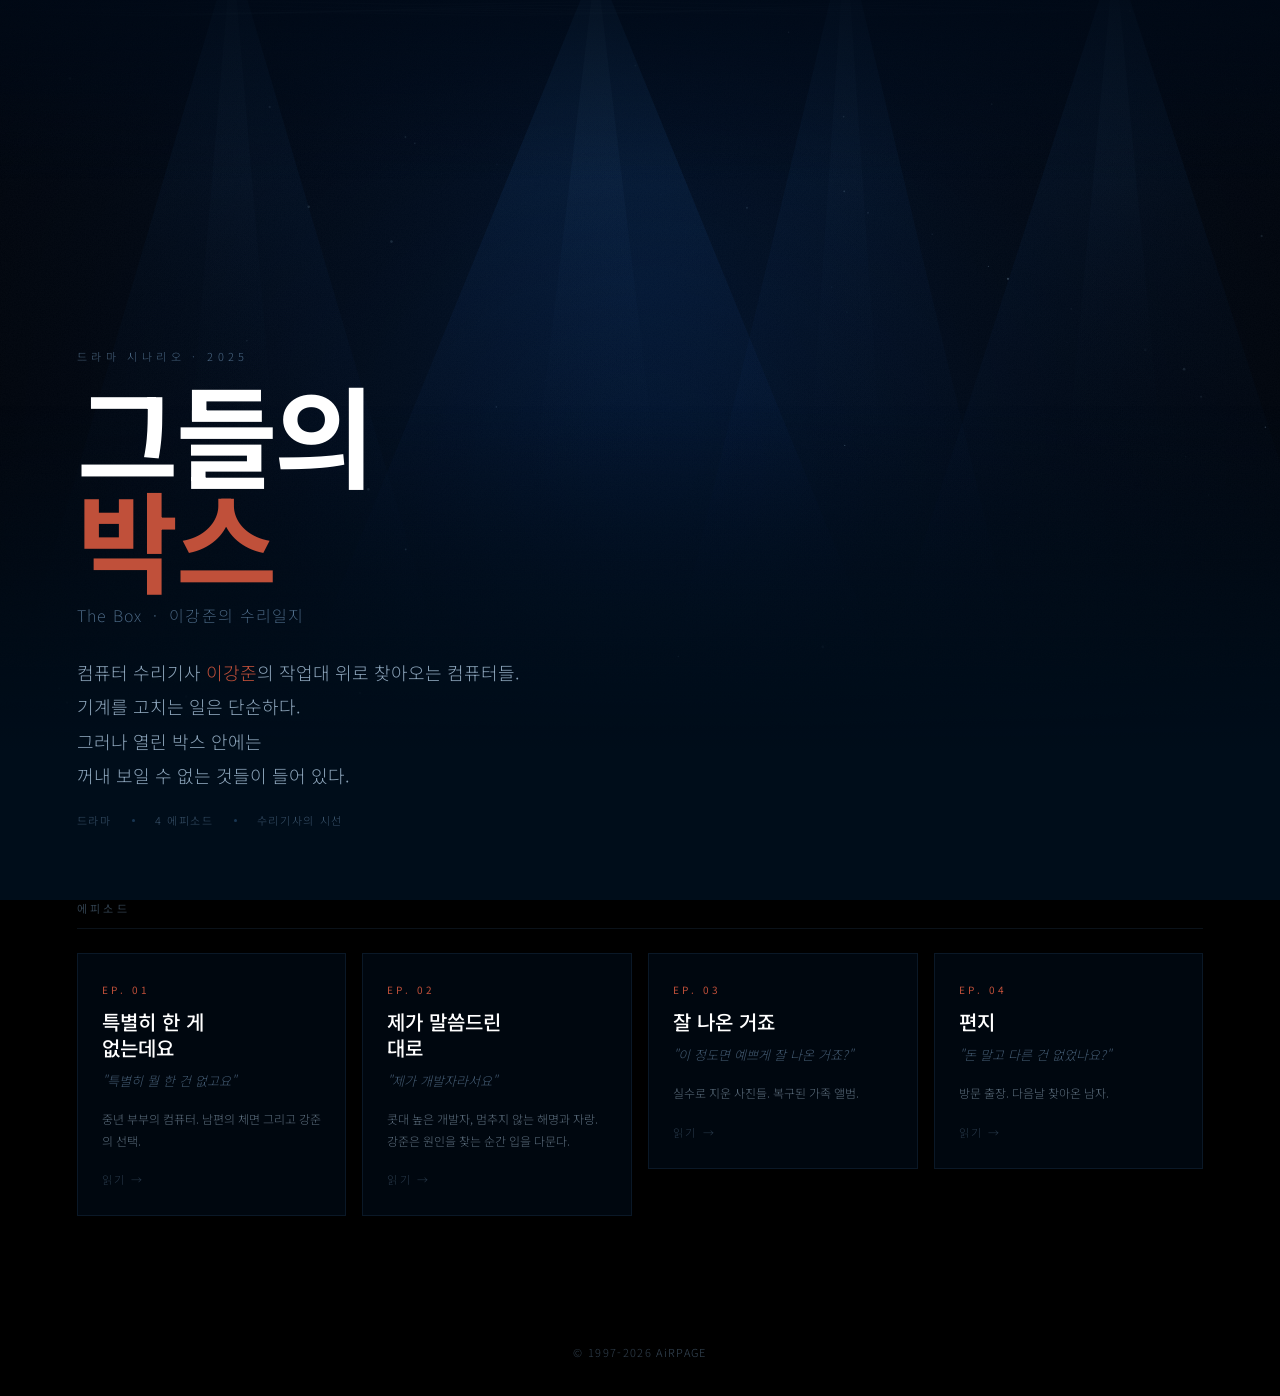
==== index.html @ 6021f9a4 "first commit" ====
<!DOCTYPE html>
<html lang="ko">
<head>
  <!-- Global site tag (gtag.js) - Google Analytics -->
  <script async src="https://www.googletagmanager.com/gtag/js?id=G-VN0SHYYDW1"></script>
  <script>
    window.dataLayer = window.dataLayer || [];
    function gtag(){dataLayer.push(arguments);}
    gtag('js', new Date());

    gtag('config', 'G-VN0SHYYDW1');
  </script>
<meta charset="UTF-8">
<meta name="viewport" content="width=device-width, initial-scale=1.0">
<title>그들의 박스</title>
<meta name="description" content="박스 안에는 꺼내 보일 수 없는 것들이 들어 있다.">
<meta name="keywords" content="그들의 박스, 드라마 시나리오, 이강준, 수리기사">
<meta name="author" content="그들의 박스">
<meta name="robots" content="index, follow">
<meta name="theme-color" content="#8b3a2a">
<link rel="canonical" href="index.html">

<!-- ── Open Graph ── -->
<meta property="og:type" content="video.episode">
<meta property="og:site_name" content="그들의 박스">
<meta property="og:title" content="그들의 박스 (The Box)">
<meta property="og:description" content="이강준의 수리 일지.">
<meta property="og:image" content="og-image.png">
<meta property="og:image:width" content="1200">
<meta property="og:image:height" content="630">
<meta property="og:image:alt" content="그들의 박스 — 드라마 시나리오">
<meta property="og:locale" content="ko_KR">
<meta property="og:url" content="https://airpage.org/book/thebox/index.html">

<!-- ── Twitter Card ── -->
<meta name="twitter:card" content="summary_large_image">
<meta name="twitter:title" content="그들의 박스 (The Box)">
<meta name="twitter:description" content="이강준의 수리 일지.">
<meta name="twitter:image" content="og-image.png">

<!-- ── Favicon ── -->
<link rel="icon" type="image/png" href="favicon-96x96.png" sizes="96x96" />
<link rel="icon" type="image/svg+xml" href="favicon.svg" />
<link rel="shortcut icon" href="favicon.ico" />
<link rel="apple-touch-icon" sizes="180x180" href="apple-touch-icon.png" />
<meta name="apple-mobile-web-app-title" content="thebox" />
<link rel="manifest" href="site.webmanifest" />
<link href="https://fonts.googleapis.com/css2?family=Noto+Sans+KR:wght@200;300;400;500;700&display=swap" rel="stylesheet">
<link rel="stylesheet" href="index_style.css">
</head>
<body>

<canvas id="bg-canvas"></canvas>
<div class="noise"></div>
<div class="fade-top"></div>
<div class="fade-bottom"></div>

<div class="content">
  <div class="series-label">드라마 시나리오 · 2025</div>
  <h1 class="main-title">그들의<br><span class="accent">박스</span></h1>
  <p class="subtitle">The Box &nbsp;·&nbsp; 이강준의 수리일지</p>
  <p class="description">
    컴퓨터 수리기사 <em>이강준</em>의 작업대 위로 찾아오는 컴퓨터들.<br>
    기계를 고치는 일은 단순하다.<br>
    그러나 열린 박스 안에는<br>
    꺼내 보일 수 없는 것들이 들어 있다.
  </p>
  <div class="meta">
    <span class="meta-item">드라마</span>
    <div class="meta-sep"></div>
    <span class="meta-item">4 에피소드</span>
    <div class="meta-sep"></div>
    <span class="meta-item">수리기사의 시선</span>
  </div>
</div>

<div class="episodes-section">
  <div class="episodes-label">에피소드</div>
  <div class="episodes-grid">

    <a class="ep-card" href="EP_01.html" target="_blank">
      <div class="ep-card-inner">
        <div class="ep-num">EP. 01</div>
        <div class="ep-title">특별히 한 게<br>없는데요</div>
        <div class="ep-subtitle">"특별히 뭘 한 건 없고요"</div>
        <div class="ep-desc">중년 부부의 컴퓨터. 남편의 체면 그리고 강준의 선택.</div>
        <span class="ep-arrow">읽기 →</span>
      </div>
    </a>

    <a class="ep-card" href="EP_02.html" target="_blank">
      <div class="ep-card-inner">
        <div class="ep-num">EP. 02</div>
        <div class="ep-title">제가 말씀드린<br>대로</div>
        <div class="ep-subtitle">"제가 개발자라서요"</div>
        <div class="ep-desc">콧대 높은 개발자, 멈추지 않는 해명과 자랑. 강준은 원인을 찾는 순간 입을 다문다.</div>
        <span class="ep-arrow">읽기 →</span>
      </div>
    </a>

    <a class="ep-card" href="EP_03.html" target="_blank">
      <div class="ep-card-inner">
        <div class="ep-num">EP. 03</div>
        <div class="ep-title">잘 나온 거죠</div>
        <div class="ep-subtitle">"이 정도면 예쁘게 잘 나온 거죠?"</div>
        <div class="ep-desc">실수로 지운 사진들. 복구된 가족 앨범.</div>
        <span class="ep-arrow">읽기 →</span>
      </div>
    </a>

    <a class="ep-card" href="EP_04.html" target="_blank">
      <div class="ep-card-inner">
        <div class="ep-num">EP. 04</div>
        <div class="ep-title">편지</div>
        <div class="ep-subtitle">"돈 말고 다른 건 없었나요?"</div>
        <div class="ep-desc">방문 출장. 다음날 찾아온 남자.</div>
        <span class="ep-arrow">읽기 →</span>
      </div>
    </a>

  </div>
</div>

<p class="site-copyright">© 1997-2026 <a href="https://airpage.org" target="_blank">AiRPAGE</a></p>

<script>
  const canvas = document.getElementById('bg-canvas');
  const ctx = canvas.getContext('2d');

  let W, H, time = 0;
  let particles = [];
  let lightRays = [];

  function resize() {
    W = canvas.width = window.innerWidth;
    H = canvas.height = window.innerHeight;
  }

  // ── 물 속 부유 입자 ──
  class Mote {
    constructor() { this.reset(true); }
    reset(init = false) {
      this.x = Math.random() * W;
      this.y = init ? Math.random() * H : H + 8;
      this.size = Math.random() * 1.2 + 0.2;
      this.vy = -(Math.random() * 0.2 + 0.04);
      this.vx = (Math.random() - 0.5) * 0.08;
      this.wobble = Math.random() * Math.PI * 2;
      this.wobbleSpeed = Math.random() * 0.012 + 0.004;
      this.opacity = 0;
      this.maxOpacity = Math.random() * 0.4 + 0.05;
      this.life = 0;
      this.maxLife = Math.random() * 700 + 500;
    }
    update() {
      this.wobble += this.wobbleSpeed;
      this.x += this.vx + Math.sin(this.wobble) * 0.15;
      this.y += this.vy;
      this.life++;
      const p = this.life / this.maxLife;
      if (p < 0.12) this.opacity = (p / 0.12) * this.maxOpacity;
      else if (p > 0.78) this.opacity = ((1 - p) / 0.22) * this.maxOpacity;
      else this.opacity = this.maxOpacity;
      if (this.life > this.maxLife || this.y < -10) this.reset();
    }
    draw() {
      ctx.save();
      ctx.globalAlpha = this.opacity;
      ctx.fillStyle = `rgba(180,220,255,1)`;
      ctx.beginPath();
      ctx.arc(this.x, this.y, this.size, 0, Math.PI * 2);
      ctx.fill();
      ctx.restore();
    }
  }

  // ── 빛 굴절 반짝임 (코스틱) ──
  class Caustic {
    constructor() { this.reset(true); }
    reset(init = false) {
      this.x = Math.random() * W;
      this.y = init ? Math.random() * H * 0.6 : -20;
      this.r = Math.random() * 60 + 20;
      this.vx = (Math.random() - 0.5) * 0.3;
      this.vy = Math.random() * 0.4 + 0.1;
      this.opacity = 0;
      this.maxOpacity = Math.random() * 0.07 + 0.02;
      this.life = 0;
      this.maxLife = Math.random() * 500 + 300;
    }
    update() {
      this.x += this.vx;
      this.y += this.vy;
      this.r += 0.04;
      this.life++;
      const p = this.life / this.maxLife;
      if (p < 0.2) this.opacity = (p / 0.2) * this.maxOpacity;
      else if (p > 0.65) this.opacity = ((1 - p) / 0.35) * this.maxOpacity;
      else this.opacity = this.maxOpacity;
      if (this.life > this.maxLife || this.y > H + 20) this.reset();
    }
    draw() {
      const grd = ctx.createRadialGradient(this.x, this.y, 0, this.x, this.y, this.r);
      grd.addColorStop(0,   `rgba(80,180,255,${this.opacity * 1.8})`);
      grd.addColorStop(0.4, `rgba(40,120,220,${this.opacity})`);
      grd.addColorStop(1,   'rgba(0,40,100,0)');
      ctx.save();
      ctx.fillStyle = grd;
      ctx.beginPath();
      ctx.arc(this.x, this.y, this.r, 0, Math.PI * 2);
      ctx.fill();
      ctx.restore();
    }
  }

  // ── 빛 기둥 정의 ──
  function initLightRays() {
    lightRays = [
      { baseX: 0.18, spread: 0.22, phase: 0.0,  speed: 0.00028, bright: 0.10 },
      { baseX: 0.40, spread: 0.30, phase: 1.2,  speed: 0.00022, bright: 0.16 },
      { baseX: 0.62, spread: 0.18, phase: 2.5,  speed: 0.00035, bright: 0.09 },
      { baseX: 0.82, spread: 0.24, phase: 0.8,  speed: 0.00020, bright: 0.12 },
    ];
  }

  // ── 배경 그라디언트 (깊은 물) ──
  function drawBackground() {
    const t = time * 0.00035;
    const cx = W * (0.5 + Math.sin(t) * 0.06);
    const cy = H * (0.28 + Math.cos(t * 0.6) * 0.04);

    // 심해 기본색
    const base = ctx.createRadialGradient(cx, cy, 0, W * 0.5, H * 0.5, Math.max(W, H) * 1.1);
    base.addColorStop(0,   'rgba(2,20,45,1)');
    base.addColorStop(0.3, 'rgba(1,12,28,1)');
    base.addColorStop(0.65,'rgba(0,7,18,1)');
    base.addColorStop(1,   'rgba(0,3,10,1)');
    ctx.fillStyle = base;
    ctx.fillRect(0, 0, W, H);

    // 수면 방향 은은한 청색 광
    const surfaceGlow = ctx.createLinearGradient(0, 0, 0, H * 0.55);
    surfaceGlow.addColorStop(0,   'rgba(10,60,140,0.18)');
    surfaceGlow.addColorStop(0.4, 'rgba(5,30,80,0.06)');
    surfaceGlow.addColorStop(1,   'rgba(0,0,0,0)');
    ctx.fillStyle = surfaceGlow;
    ctx.fillRect(0, 0, W, H);
  }

  // ── 빛 기둥 렌더 ──
  function drawLightRays() {
    for (const ray of lightRays) {
      const t = time * ray.speed + ray.phase;
      const sway = Math.sin(t) * 0.07;
      const cx = W * (ray.baseX + sway);
      const halfTop  = W * 0.012;
      const halfBot  = W * ray.spread;

      const grd = ctx.createLinearGradient(0, 0, 0, H * 0.85);
      grd.addColorStop(0,    `rgba(60,160,255,${ray.bright})`);
      grd.addColorStop(0.35, `rgba(30,100,200,${ray.bright * 0.55})`);
      grd.addColorStop(0.7,  `rgba(10,50,140,${ray.bright * 0.2})`);
      grd.addColorStop(1,    'rgba(0,20,60,0)');

      ctx.save();
      ctx.fillStyle = grd;
      ctx.beginPath();
      ctx.moveTo(cx - halfTop, 0);
      ctx.lineTo(cx + halfTop, 0);
      ctx.lineTo(cx + halfBot, H);
      ctx.lineTo(cx - halfBot, H);
      ctx.closePath();
      ctx.fill();
      ctx.restore();

      // 기둥 중심 밝은 선
      const coreBright = ray.bright * 0.55;
      const coreGrd = ctx.createLinearGradient(0, 0, 0, H * 0.6);
      coreGrd.addColorStop(0,   `rgba(140,210,255,${coreBright})`);
      coreGrd.addColorStop(0.4, `rgba(80,160,255,${coreBright * 0.4})`);
      coreGrd.addColorStop(1,   'rgba(0,0,0,0)');

      ctx.save();
      ctx.fillStyle = coreGrd;
      ctx.beginPath();
      ctx.moveTo(cx - halfTop * 0.3, 0);
      ctx.lineTo(cx + halfTop * 0.3, 0);
      ctx.lineTo(cx + halfBot * 0.18, H * 0.6);
      ctx.lineTo(cx - halfBot * 0.18, H * 0.6);
      ctx.closePath();
      ctx.fill();
      ctx.restore();
    }
  }

  // ── 수면 물결 반사 (최상단) ──
  function drawSurface() {
    const t = time * 0.0008;
    ctx.save();
    ctx.globalAlpha = 0.12;
    for (let i = 0; i < 6; i++) {
      const y = 3 + i * 2.5 + Math.sin(t + i * 0.9) * 1.5;
      const grd = ctx.createLinearGradient(0, 0, W, 0);
      grd.addColorStop(0,   'rgba(100,200,255,0)');
      grd.addColorStop(0.3 + Math.sin(t * 0.7 + i) * 0.15, 'rgba(160,230,255,0.8)');
      grd.addColorStop(1,   'rgba(100,200,255,0)');
      ctx.strokeStyle = grd;
      ctx.lineWidth = 0.6;
      ctx.beginPath();
      ctx.moveTo(0, y);
      for (let x = 0; x <= W; x += 6) {
        ctx.lineTo(x, y + Math.sin(x * 0.018 + t * 2 + i) * 1.2);
      }
      ctx.stroke();
    }
    ctx.restore();
  }

  // ── 비네트 ──
  function drawVignette() {
    const vgrd = ctx.createRadialGradient(W / 2, H / 2, H * 0.05, W / 2, H / 2, Math.max(W, H) * 0.88);
    vgrd.addColorStop(0, 'rgba(0,0,0,0)');
    vgrd.addColorStop(1, 'rgba(0,0,0,0.75)');
    ctx.fillStyle = vgrd;
    ctx.fillRect(0, 0, W, H);
  }

  function init() {
    resize();
    initLightRays();
    particles = [];
    for (let i = 0; i < 100; i++) particles.push(new Mote());
    for (let i = 0; i < 18; i++) particles.push(new Caustic());
  }

  function animate() {
    requestAnimationFrame(animate);
    time++;
    drawBackground();
    drawLightRays();
    drawSurface();
    for (const p of particles) { p.update(); p.draw(); }
    drawVignette();
  }

  window.addEventListener('resize', resize);
  init();
  animate();
</script>
</body>
</html>
---- index_style.css ----
:root {
    --ink: #0a0806;
    --rust: #8b3a2a;
    --rust-bright: #c0503a;
    --light-dust: #c8bfad;
  }

  * { margin: 0; padding: 0; box-sizing: border-box; }

  html, body {
    width: 100%;
    min-height: 100vh;
    overflow-x: hidden;
  }

  body {
    background: #000;
    color: #fff;
    font-family: 'Noto Sans KR', sans-serif;
    cursor: default;
  }

  /* ── CANVAS 배경 ── */
  #bg-canvas {
    position: fixed;
    inset: 0;
    width: 100%;
    height: 100%;
    z-index: 0;
  }

  /* ── 노이즈 오버레이 ── */
  .noise {
    position: fixed;
    inset: 0;
    z-index: 1;
    pointer-events: none;
    background-image: url("data:image/svg+xml,%3Csvg xmlns='http://www.w3.org/2000/svg' width='300' height='300'%3E%3Cfilter id='n'%3E%3CfeTurbulence type='fractalNoise' baseFrequency='0.75' numOctaves='4' stitchTiles='stitch'/%3E%3CfeColorMatrix type='saturate' values='0'/%3E%3C/filter%3E%3Crect width='300' height='300' filter='url(%23n)' opacity='0.07'/%3E%3C/svg%3E");
    opacity: 0.45;
  }

  /* ── 하단·상단 그라디언트 페이드 ── */
  .fade-bottom {
    position: fixed;
    bottom: 0;
    left: 0;
    right: 0;
    height: 55vh;
    background: linear-gradient(to top, #000d1a 30%, transparent);
    z-index: 2;
    pointer-events: none;
  }

  .fade-top {
    position: fixed;
    top: 0;
    left: 0;
    right: 0;
    height: 20vh;
    background: linear-gradient(to bottom, rgba(0,8,20,0.7) 0%, transparent);
    z-index: 2;
    pointer-events: none;
  }

  /* ── 메인 컨텐츠 ── */
  .content {
    position: relative;
    z-index: 10;
    min-height: 100vh;
    display: flex;
    flex-direction: column;
    justify-content: flex-end;
    padding: 0 6vw 8vh;
  }

  .series-label {
    font-size: 11px;
    font-weight: 300;
    letter-spacing: 0.4em;
    color: rgba(160,210,255,0.45);
    text-transform: uppercase;
    margin-bottom: 16px;
    opacity: 0;
    animation: fadeUp 1s ease 0.5s forwards;
  }

  .main-title {
    font-family: 'Noto Sans KR', sans-serif;
    font-size: clamp(52px, 9vw, 110px);
    font-weight: 700;
    line-height: 0.95;
    letter-spacing: -0.02em;
    color: #fff;
    opacity: 0;
    animation: fadeUp 1s ease 0.7s forwards;
  }

  .main-title .accent {
    color: var(--rust-bright);
    display: inline-block;
  }

  .subtitle {
    font-size: clamp(13px, 1.4vw, 16px);
    font-weight: 200;
    letter-spacing: 0.08em;
    color: rgba(160,210,255,0.5);
    margin-top: 14px;
    opacity: 0;
    animation: fadeUp 1s ease 0.9s forwards;
  }

  .description {
    font-family: 'Noto Sans KR', sans-serif;
    font-size: clamp(14px, 1.5vw, 18px);
    font-weight: 300;
    line-height: 1.9;
    color: rgba(200,230,255,0.7);
    max-width: 540px;
    margin-top: 28px;
    opacity: 0;
    animation: fadeUp 1s ease 1.1s forwards;
  }

  .description em {
    font-style: normal;
    color: var(--rust-bright);
  }

  .meta {
    display: flex;
    align-items: center;
    gap: 20px;
    margin-top: 20px;
    opacity: 0;
    animation: fadeUp 1s ease 1.3s forwards;
  }

  .meta-item {
    font-size: 11px;
    font-weight: 300;
    letter-spacing: 0.15em;
    color: rgba(160,210,255,0.35);
    text-transform: uppercase;
  }

  .meta-sep {
    width: 3px;
    height: 3px;
    border-radius: 50%;
    background: rgba(100,180,255,0.25);
  }

  /* ── 에피소드 섹션 ── */
  .episodes-section {
    position: relative;
    z-index: 10;
    padding: 0 6vw 12vh;
  }

  .episodes-label {
    font-size: 11px;
    font-weight: 400;
    letter-spacing: 0.3em;
    color: rgba(160,210,255,0.3);
    text-transform: uppercase;
    margin-bottom: 24px;
    padding-bottom: 12px;
    border-bottom: 1px solid rgba(100,180,255,0.1);
    opacity: 0;
    animation: fadeUp 0.8s ease 1.5s forwards;
  }

  .episodes-grid {
    display: grid;
    grid-template-columns: repeat(4, 1fr);
    gap: 16px;
  }

  .ep-card {
    position: relative;
    text-decoration: none;
    display: block;
    opacity: 0;
    transform: translateY(20px);
    animation: fadeUp 0.7s ease forwards;
    cursor: pointer;
  }

  .ep-card:nth-child(1) { animation-delay: 1.6s; }
  .ep-card:nth-child(2) { animation-delay: 1.75s; }
  .ep-card:nth-child(3) { animation-delay: 1.9s; }
  .ep-card:nth-child(4) { animation-delay: 2.05s; }

  .ep-card-inner {
    position: relative;
    border: 1px solid rgba(100,180,255,0.1);
    background: rgba(0,30,60,0.25);
    padding: 28px 24px 26px;
    transition: background 0.35s ease, border-color 0.35s ease, transform 0.35s ease;
    overflow: hidden;
  }

  .ep-card:hover .ep-card-inner {
    background: rgba(0,50,100,0.35);
    border-color: rgba(80,160,255,0.35);
    transform: translateY(-4px);
  }

  .ep-card-inner::before {
    content: '';
    position: absolute;
    top: 0; left: 0; right: 0;
    height: 2px;
    background: linear-gradient(90deg, rgba(60,140,255,0.8) 0%, transparent 100%);
    opacity: 0;
    transition: opacity 0.35s ease;
  }

  .ep-card:hover .ep-card-inner::before {
    opacity: 1;
  }

  .ep-num {
    font-size: 10px;
    font-weight: 400;
    letter-spacing: 0.3em;
    color: var(--rust-bright);
    margin-bottom: 12px;
  }

  .ep-title {
    font-family: 'Noto Sans KR', sans-serif;
    font-size: clamp(16px, 1.6vw, 20px);
    font-weight: 500;
    color: #fff;
    line-height: 1.3;
    margin-bottom: 10px;
  }

  .ep-subtitle {
    font-family: 'Noto Sans KR', sans-serif;
    font-size: 13px;
    font-weight: 300;
    color: rgba(160,210,255,0.4);
    margin-bottom: 18px;
    font-style: italic;
  }

  .ep-desc {
    font-size: 12px;
    font-weight: 300;
    color: rgba(200,230,255,0.45);
    line-height: 1.8;
  }

  .ep-arrow {
    display: inline-block;
    margin-top: 20px;
    font-size: 11px;
    font-weight: 300;
    letter-spacing: 0.2em;
    color: rgba(160,210,255,0.25);
    text-transform: uppercase;
    transition: color 0.3s ease, letter-spacing 0.3s ease;
  }

  .ep-card:hover .ep-arrow {
    color: rgba(100,180,255,0.9);
    letter-spacing: 0.3em;
  }

  /* ── 애니메이션 ── */
  @keyframes fadeUp {
    from { opacity: 0; transform: translateY(16px); }
    to   { opacity: 1; transform: translateY(0); }
  }

  /* ── 저작권 ── */
  .site-copyright {
    position: relative;
    z-index: 10;
    text-align: center;
    padding: 20px 0 36px;
    font-size: 11px;
    font-weight: 300;
    letter-spacing: 0.12em;
    color: rgba(160,210,255,0.3);
  }

  .site-copyright a {
    color: rgba(160,210,255,0.35);
    text-decoration: none;
    transition: color 0.2s ease;
  }

  .site-copyright a:hover {
    color: rgba(160,210,255,0.8);
  }

  /* ── 반응형 ── */
  @media (max-width: 900px) {
    .episodes-grid { grid-template-columns: repeat(2, 1fr); }
  }

  @media (max-width: 560px) {
    .episodes-grid { grid-template-columns: 1fr; }
    .content { padding: 0 6vw 6vh; }
  }
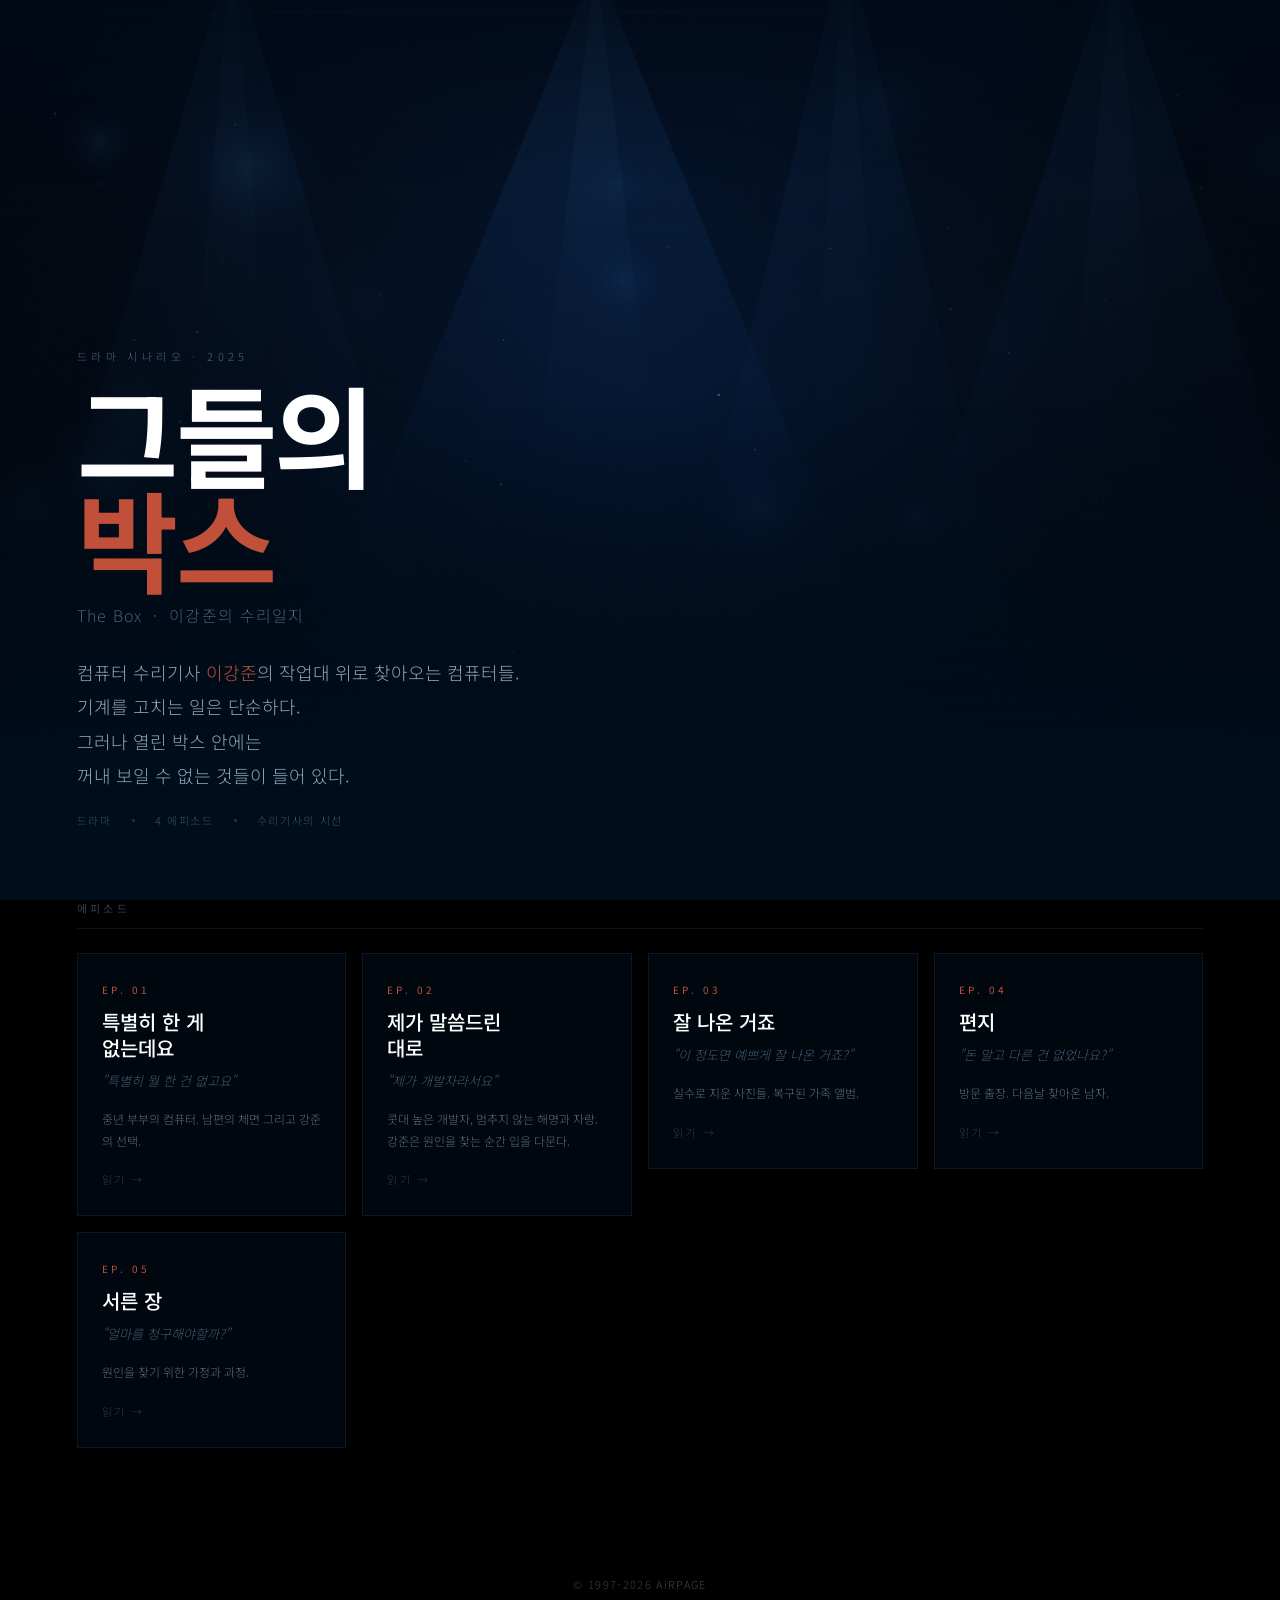
==== commit a4b3065c: "ep.05 추가" ====
--- a/index.html
+++ b/index.html
@@ -118,6 +118,17 @@
       </div>
     </a>
 
+    <a class="ep-card" href="EP_05.html" target="_blank">
+      <div class="ep-card-inner">
+        <div class="ep-num">EP. 05</div>
+        <div class="ep-title">서른 장</div>
+        <div class="ep-subtitle">"얼마를 청구해야할까?"</div>
+        <div class="ep-desc">원인을 찾기 위한 가정과 과정.</div>
+        <span class="ep-arrow">읽기 →</span>
+      </div>
+    </a>
+
+
   </div>
 </div>
 
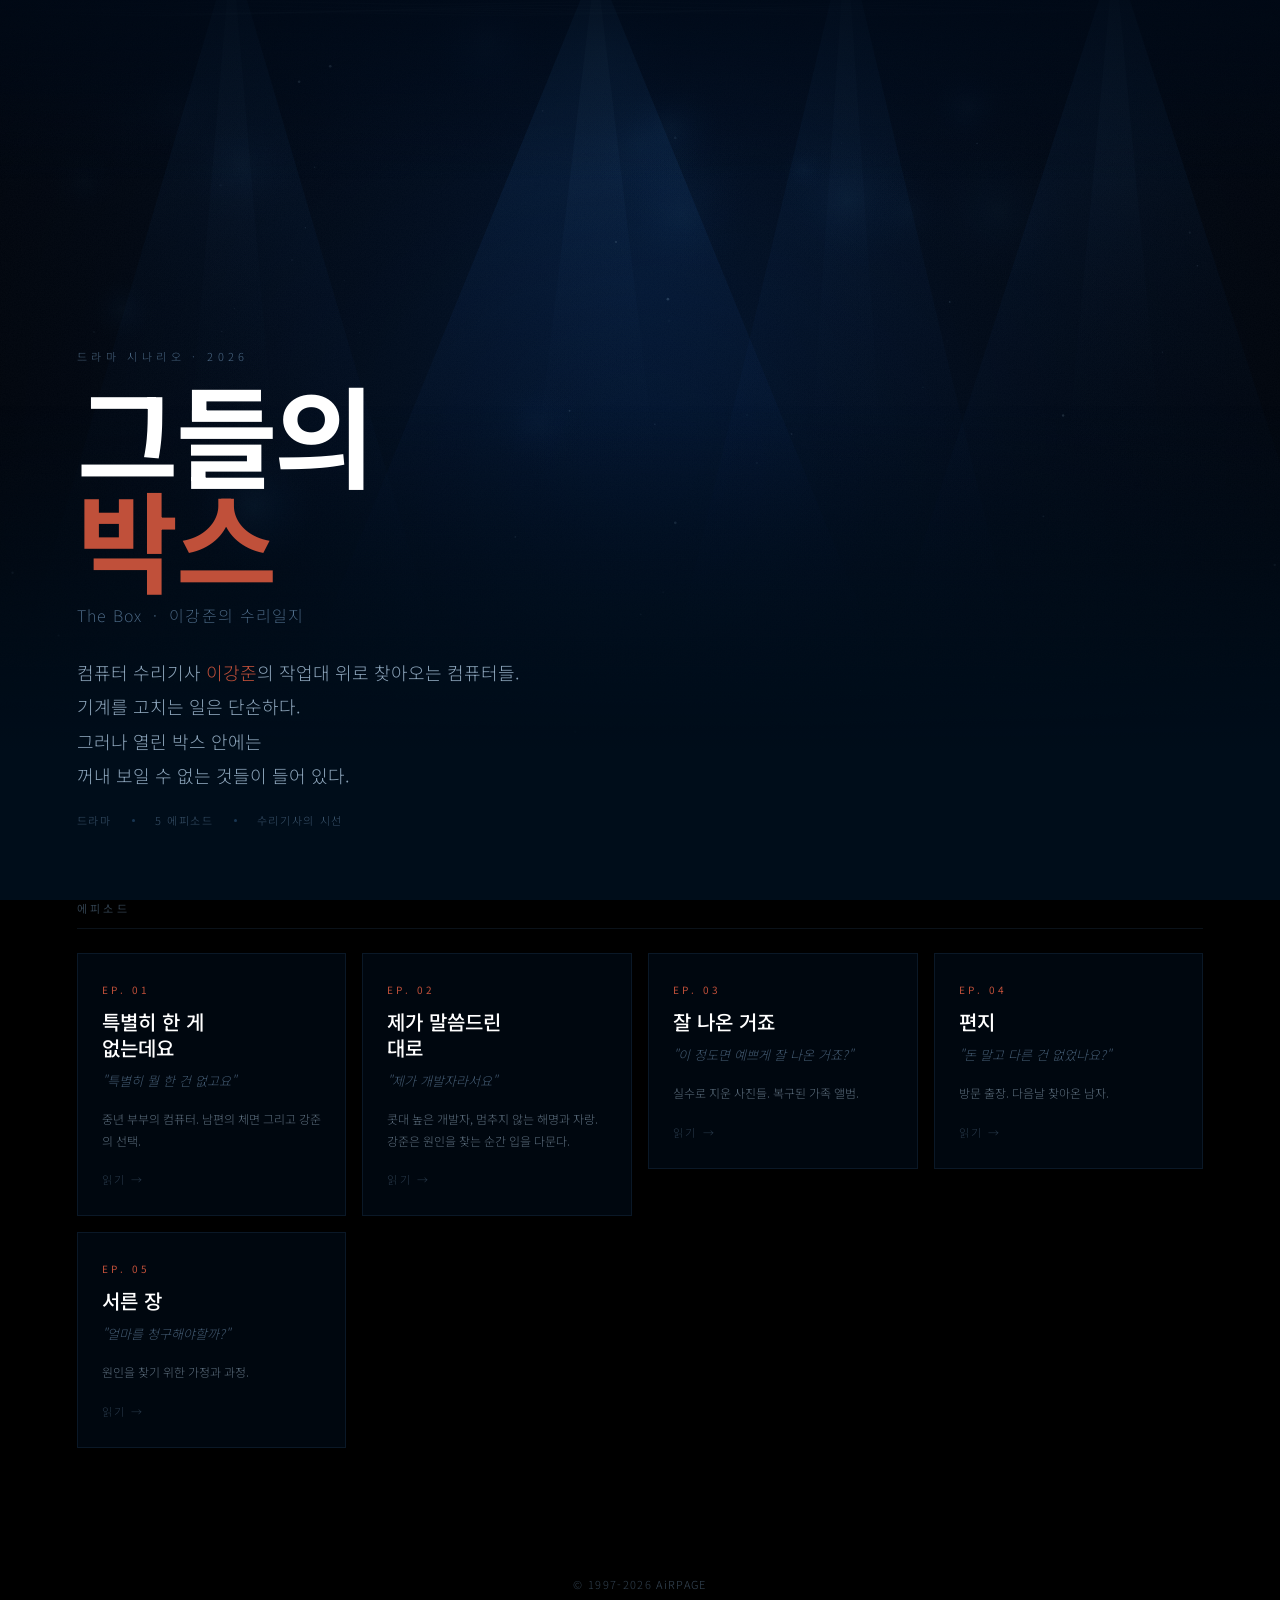
==== commit a0c0f70b: "오타 수정" ====
--- a/index.html
+++ b/index.html
@@ -56,7 +56,7 @@
 <div class="fade-bottom"></div>
 
 <div class="content">
-  <div class="series-label">드라마 시나리오 · 2025</div>
+  <div class="series-label">드라마 시나리오 · 2026</div>
   <h1 class="main-title">그들의<br><span class="accent">박스</span></h1>
   <p class="subtitle">The Box &nbsp;·&nbsp; 이강준의 수리일지</p>
   <p class="description">
@@ -68,7 +68,7 @@
   <div class="meta">
     <span class="meta-item">드라마</span>
     <div class="meta-sep"></div>
-    <span class="meta-item">4 에피소드</span>
+    <span class="meta-item">5 에피소드</span>
     <div class="meta-sep"></div>
     <span class="meta-item">수리기사의 시선</span>
   </div>
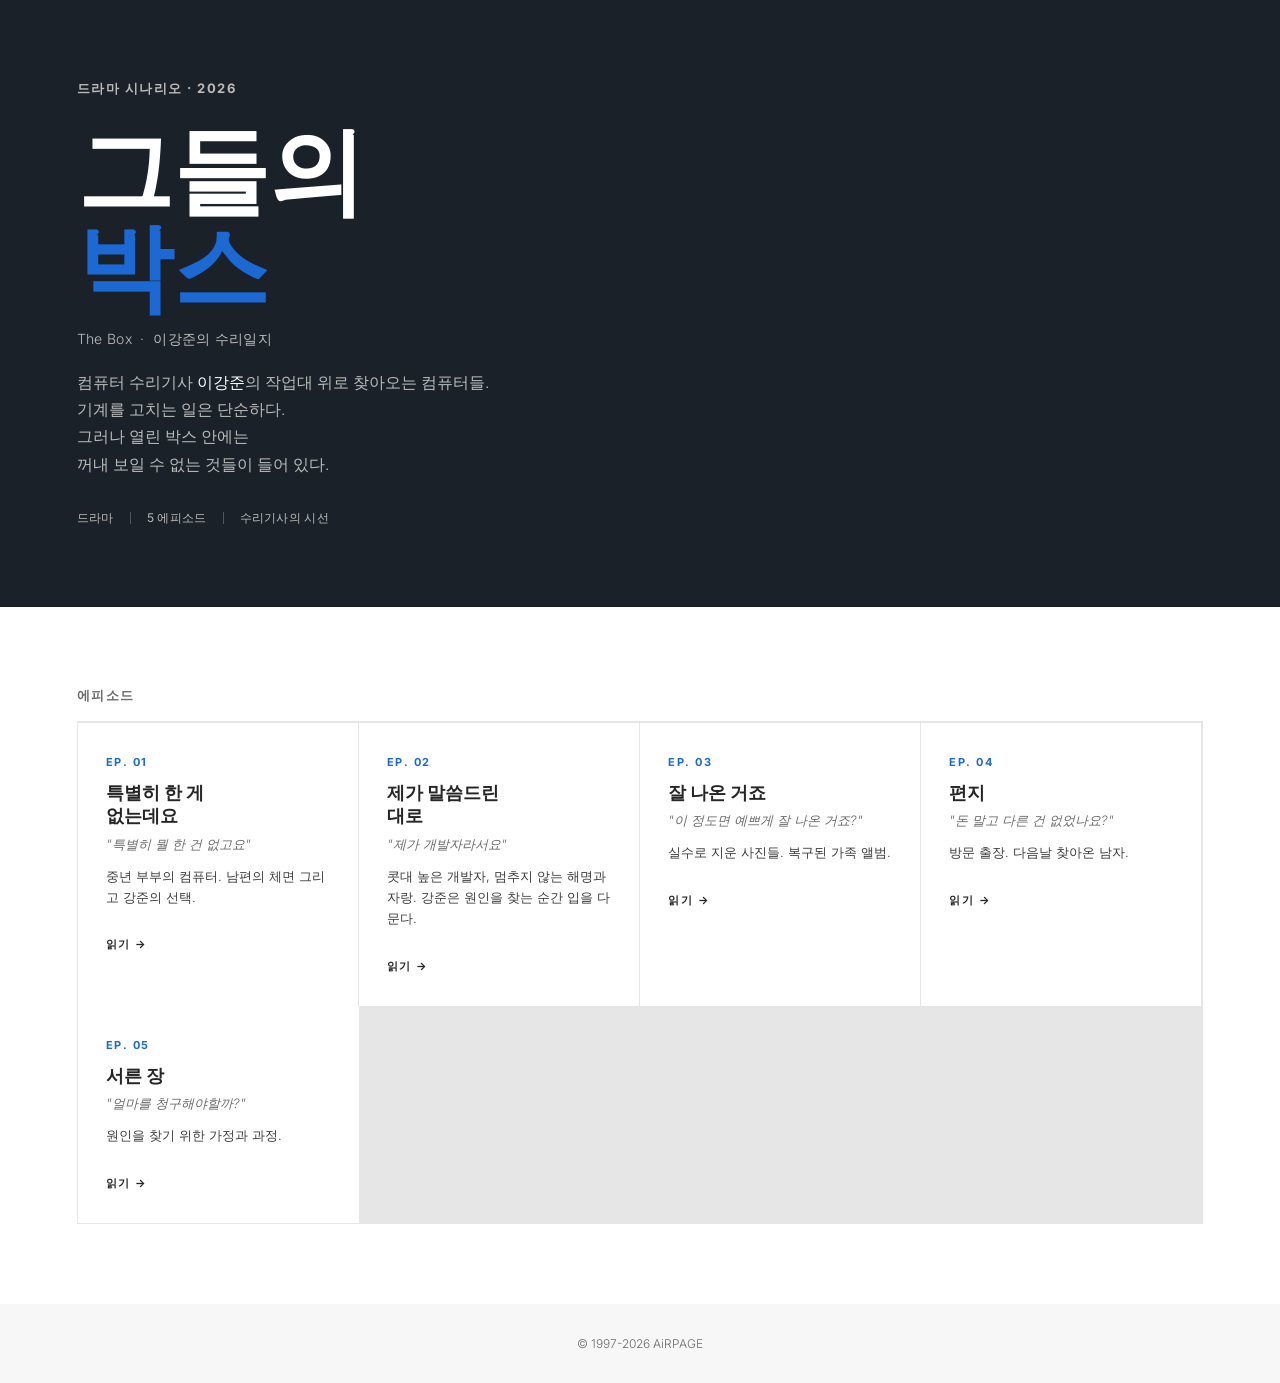
==== commit d2e51f0c: "디자인 수정" ====
--- a/index.html
+++ b/index.html
@@ -17,7 +17,7 @@
 <meta name="keywords" content="그들의 박스, 드라마 시나리오, 이강준, 수리기사">
 <meta name="author" content="그들의 박스">
 <meta name="robots" content="index, follow">
-<meta name="theme-color" content="#8b3a2a">
+<meta name="theme-color" content="#1c69d4">
 <link rel="canonical" href="index.html">
 
 <!-- ── Open Graph ── -->
@@ -45,318 +45,84 @@
 <link rel="apple-touch-icon" sizes="180x180" href="apple-touch-icon.png" />
 <meta name="apple-mobile-web-app-title" content="thebox" />
 <link rel="manifest" href="site.webmanifest" />
-<link href="https://fonts.googleapis.com/css2?family=Noto+Sans+KR:wght@200;300;400;500;700&display=swap" rel="stylesheet">
+
 <link rel="stylesheet" href="index_style.css">
 </head>
 <body>
 
-<canvas id="bg-canvas"></canvas>
-<div class="noise"></div>
-<div class="fade-top"></div>
-<div class="fade-bottom"></div>
+<!-- ── Hero Band ── -->
+<header class="hero">
+  <div class="hero-inner">
+    <div class="series-label">드라마 시나리오 · 2026</div>
+    <h1 class="main-title">그들의<br><span class="accent">박스</span></h1>
+    <p class="subtitle">The Box &nbsp;·&nbsp; 이강준의 수리일지</p>
+    <p class="description">
+      컴퓨터 수리기사 <em>이강준</em>의 작업대 위로 찾아오는 컴퓨터들.<br>
+      기계를 고치는 일은 단순하다.<br>
+      그러나 열린 박스 안에는<br>
+      꺼내 보일 수 없는 것들이 들어 있다.
+    </p>
+    <div class="meta">
+      <span class="meta-item">드라마</span>
+      <div class="meta-sep"></div>
+      <span class="meta-item">5 에피소드</span>
+      <div class="meta-sep"></div>
+      <span class="meta-item">수리기사의 시선</span>
+    </div>
+  </div>
+</header>
 
-<div class="content">
-  <div class="series-label">드라마 시나리오 · 2026</div>
-  <h1 class="main-title">그들의<br><span class="accent">박스</span></h1>
-  <p class="subtitle">The Box &nbsp;·&nbsp; 이강준의 수리일지</p>
-  <p class="description">
-    컴퓨터 수리기사 <em>이강준</em>의 작업대 위로 찾아오는 컴퓨터들.<br>
-    기계를 고치는 일은 단순하다.<br>
-    그러나 열린 박스 안에는<br>
-    꺼내 보일 수 없는 것들이 들어 있다.
-  </p>
-  <div class="meta">
-    <span class="meta-item">드라마</span>
-    <div class="meta-sep"></div>
-    <span class="meta-item">5 에피소드</span>
-    <div class="meta-sep"></div>
-    <span class="meta-item">수리기사의 시선</span>
-  </div>
-</div>
+<!-- ── Episodes Section ── -->
+<section class="episodes-section">
+  <div class="episodes-inner">
+    <div class="episodes-label">에피소드</div>
+    <div class="episodes-grid">
 
-<div class="episodes-section">
-  <div class="episodes-label">에피소드</div>
-  <div class="episodes-grid">
-
-    <a class="ep-card" href="EP_01.html" target="_blank">
-      <div class="ep-card-inner">
+      <a class="ep-card" href="EP_01.html" target="_blank">
         <div class="ep-num">EP. 01</div>
         <div class="ep-title">특별히 한 게<br>없는데요</div>
         <div class="ep-subtitle">"특별히 뭘 한 건 없고요"</div>
-        <div class="ep-desc">중년 부부의 컴퓨터. 남편의 체면 그리고 강준의 선택.</div>
+        <p class="ep-desc">중년 부부의 컴퓨터. 남편의 체면 그리고 강준의 선택.</p>
         <span class="ep-arrow">읽기 →</span>
-      </div>
-    </a>
+      </a>
 
-    <a class="ep-card" href="EP_02.html" target="_blank">
-      <div class="ep-card-inner">
+      <a class="ep-card" href="EP_02.html" target="_blank">
         <div class="ep-num">EP. 02</div>
         <div class="ep-title">제가 말씀드린<br>대로</div>
         <div class="ep-subtitle">"제가 개발자라서요"</div>
-        <div class="ep-desc">콧대 높은 개발자, 멈추지 않는 해명과 자랑. 강준은 원인을 찾는 순간 입을 다문다.</div>
+        <p class="ep-desc">콧대 높은 개발자, 멈추지 않는 해명과 자랑. 강준은 원인을 찾는 순간 입을 다문다.</p>
         <span class="ep-arrow">읽기 →</span>
-      </div>
-    </a>
+      </a>
 
-    <a class="ep-card" href="EP_03.html" target="_blank">
-      <div class="ep-card-inner">
+      <a class="ep-card" href="EP_03.html" target="_blank">
         <div class="ep-num">EP. 03</div>
         <div class="ep-title">잘 나온 거죠</div>
         <div class="ep-subtitle">"이 정도면 예쁘게 잘 나온 거죠?"</div>
-        <div class="ep-desc">실수로 지운 사진들. 복구된 가족 앨범.</div>
+        <p class="ep-desc">실수로 지운 사진들. 복구된 가족 앨범.</p>
         <span class="ep-arrow">읽기 →</span>
-      </div>
-    </a>
+      </a>
 
-    <a class="ep-card" href="EP_04.html" target="_blank">
-      <div class="ep-card-inner">
+      <a class="ep-card" href="EP_04.html" target="_blank">
         <div class="ep-num">EP. 04</div>
         <div class="ep-title">편지</div>
         <div class="ep-subtitle">"돈 말고 다른 건 없었나요?"</div>
-        <div class="ep-desc">방문 출장. 다음날 찾아온 남자.</div>
+        <p class="ep-desc">방문 출장. 다음날 찾아온 남자.</p>
         <span class="ep-arrow">읽기 →</span>
-      </div>
-    </a>
+      </a>
 
-    <a class="ep-card" href="EP_05.html" target="_blank">
-      <div class="ep-card-inner">
+      <a class="ep-card" href="EP_05.html" target="_blank">
         <div class="ep-num">EP. 05</div>
         <div class="ep-title">서른 장</div>
         <div class="ep-subtitle">"얼마를 청구해야할까?"</div>
-        <div class="ep-desc">원인을 찾기 위한 가정과 과정.</div>
+        <p class="ep-desc">원인을 찾기 위한 가정과 과정.</p>
         <span class="ep-arrow">읽기 →</span>
-      </div>
-    </a>
+      </a>
 
-
+    </div>
   </div>
-</div>
+</section>
 
 <p class="site-copyright">© 1997-2026 <a href="https://airpage.org" target="_blank">AiRPAGE</a></p>
 
-<script>
-  const canvas = document.getElementById('bg-canvas');
-  const ctx = canvas.getContext('2d');
-
-  let W, H, time = 0;
-  let particles = [];
-  let lightRays = [];
-
-  function resize() {
-    W = canvas.width = window.innerWidth;
-    H = canvas.height = window.innerHeight;
-  }
-
-  // ── 물 속 부유 입자 ──
-  class Mote {
-    constructor() { this.reset(true); }
-    reset(init = false) {
-      this.x = Math.random() * W;
-      this.y = init ? Math.random() * H : H + 8;
-      this.size = Math.random() * 1.2 + 0.2;
-      this.vy = -(Math.random() * 0.2 + 0.04);
-      this.vx = (Math.random() - 0.5) * 0.08;
-      this.wobble = Math.random() * Math.PI * 2;
-      this.wobbleSpeed = Math.random() * 0.012 + 0.004;
-      this.opacity = 0;
-      this.maxOpacity = Math.random() * 0.4 + 0.05;
-      this.life = 0;
-      this.maxLife = Math.random() * 700 + 500;
-    }
-    update() {
-      this.wobble += this.wobbleSpeed;
-      this.x += this.vx + Math.sin(this.wobble) * 0.15;
-      this.y += this.vy;
-      this.life++;
-      const p = this.life / this.maxLife;
-      if (p < 0.12) this.opacity = (p / 0.12) * this.maxOpacity;
-      else if (p > 0.78) this.opacity = ((1 - p) / 0.22) * this.maxOpacity;
-      else this.opacity = this.maxOpacity;
-      if (this.life > this.maxLife || this.y < -10) this.reset();
-    }
-    draw() {
-      ctx.save();
-      ctx.globalAlpha = this.opacity;
-      ctx.fillStyle = `rgba(180,220,255,1)`;
-      ctx.beginPath();
-      ctx.arc(this.x, this.y, this.size, 0, Math.PI * 2);
-      ctx.fill();
-      ctx.restore();
-    }
-  }
-
-  // ── 빛 굴절 반짝임 (코스틱) ──
-  class Caustic {
-    constructor() { this.reset(true); }
-    reset(init = false) {
-      this.x = Math.random() * W;
-      this.y = init ? Math.random() * H * 0.6 : -20;
-      this.r = Math.random() * 60 + 20;
-      this.vx = (Math.random() - 0.5) * 0.3;
-      this.vy = Math.random() * 0.4 + 0.1;
-      this.opacity = 0;
-      this.maxOpacity = Math.random() * 0.07 + 0.02;
-      this.life = 0;
-      this.maxLife = Math.random() * 500 + 300;
-    }
-    update() {
-      this.x += this.vx;
-      this.y += this.vy;
-      this.r += 0.04;
-      this.life++;
-      const p = this.life / this.maxLife;
-      if (p < 0.2) this.opacity = (p / 0.2) * this.maxOpacity;
-      else if (p > 0.65) this.opacity = ((1 - p) / 0.35) * this.maxOpacity;
-      else this.opacity = this.maxOpacity;
-      if (this.life > this.maxLife || this.y > H + 20) this.reset();
-    }
-    draw() {
-      const grd = ctx.createRadialGradient(this.x, this.y, 0, this.x, this.y, this.r);
-      grd.addColorStop(0,   `rgba(80,180,255,${this.opacity * 1.8})`);
-      grd.addColorStop(0.4, `rgba(40,120,220,${this.opacity})`);
-      grd.addColorStop(1,   'rgba(0,40,100,0)');
-      ctx.save();
-      ctx.fillStyle = grd;
-      ctx.beginPath();
-      ctx.arc(this.x, this.y, this.r, 0, Math.PI * 2);
-      ctx.fill();
-      ctx.restore();
-    }
-  }
-
-  // ── 빛 기둥 정의 ──
-  function initLightRays() {
-    lightRays = [
-      { baseX: 0.18, spread: 0.22, phase: 0.0,  speed: 0.00028, bright: 0.10 },
-      { baseX: 0.40, spread: 0.30, phase: 1.2,  speed: 0.00022, bright: 0.16 },
-      { baseX: 0.62, spread: 0.18, phase: 2.5,  speed: 0.00035, bright: 0.09 },
-      { baseX: 0.82, spread: 0.24, phase: 0.8,  speed: 0.00020, bright: 0.12 },
-    ];
-  }
-
-  // ── 배경 그라디언트 (깊은 물) ──
-  function drawBackground() {
-    const t = time * 0.00035;
-    const cx = W * (0.5 + Math.sin(t) * 0.06);
-    const cy = H * (0.28 + Math.cos(t * 0.6) * 0.04);
-
-    // 심해 기본색
-    const base = ctx.createRadialGradient(cx, cy, 0, W * 0.5, H * 0.5, Math.max(W, H) * 1.1);
-    base.addColorStop(0,   'rgba(2,20,45,1)');
-    base.addColorStop(0.3, 'rgba(1,12,28,1)');
-    base.addColorStop(0.65,'rgba(0,7,18,1)');
-    base.addColorStop(1,   'rgba(0,3,10,1)');
-    ctx.fillStyle = base;
-    ctx.fillRect(0, 0, W, H);
-
-    // 수면 방향 은은한 청색 광
-    const surfaceGlow = ctx.createLinearGradient(0, 0, 0, H * 0.55);
-    surfaceGlow.addColorStop(0,   'rgba(10,60,140,0.18)');
-    surfaceGlow.addColorStop(0.4, 'rgba(5,30,80,0.06)');
-    surfaceGlow.addColorStop(1,   'rgba(0,0,0,0)');
-    ctx.fillStyle = surfaceGlow;
-    ctx.fillRect(0, 0, W, H);
-  }
-
-  // ── 빛 기둥 렌더 ──
-  function drawLightRays() {
-    for (const ray of lightRays) {
-      const t = time * ray.speed + ray.phase;
-      const sway = Math.sin(t) * 0.07;
-      const cx = W * (ray.baseX + sway);
-      const halfTop  = W * 0.012;
-      const halfBot  = W * ray.spread;
-
-      const grd = ctx.createLinearGradient(0, 0, 0, H * 0.85);
-      grd.addColorStop(0,    `rgba(60,160,255,${ray.bright})`);
-      grd.addColorStop(0.35, `rgba(30,100,200,${ray.bright * 0.55})`);
-      grd.addColorStop(0.7,  `rgba(10,50,140,${ray.bright * 0.2})`);
-      grd.addColorStop(1,    'rgba(0,20,60,0)');
-
-      ctx.save();
-      ctx.fillStyle = grd;
-      ctx.beginPath();
-      ctx.moveTo(cx - halfTop, 0);
-      ctx.lineTo(cx + halfTop, 0);
-      ctx.lineTo(cx + halfBot, H);
-      ctx.lineTo(cx - halfBot, H);
-      ctx.closePath();
-      ctx.fill();
-      ctx.restore();
-
-      // 기둥 중심 밝은 선
-      const coreBright = ray.bright * 0.55;
-      const coreGrd = ctx.createLinearGradient(0, 0, 0, H * 0.6);
-      coreGrd.addColorStop(0,   `rgba(140,210,255,${coreBright})`);
-      coreGrd.addColorStop(0.4, `rgba(80,160,255,${coreBright * 0.4})`);
-      coreGrd.addColorStop(1,   'rgba(0,0,0,0)');
-
-      ctx.save();
-      ctx.fillStyle = coreGrd;
-      ctx.beginPath();
-      ctx.moveTo(cx - halfTop * 0.3, 0);
-      ctx.lineTo(cx + halfTop * 0.3, 0);
-      ctx.lineTo(cx + halfBot * 0.18, H * 0.6);
-      ctx.lineTo(cx - halfBot * 0.18, H * 0.6);
-      ctx.closePath();
-      ctx.fill();
-      ctx.restore();
-    }
-  }
-
-  // ── 수면 물결 반사 (최상단) ──
-  function drawSurface() {
-    const t = time * 0.0008;
-    ctx.save();
-    ctx.globalAlpha = 0.12;
-    for (let i = 0; i < 6; i++) {
-      const y = 3 + i * 2.5 + Math.sin(t + i * 0.9) * 1.5;
-      const grd = ctx.createLinearGradient(0, 0, W, 0);
-      grd.addColorStop(0,   'rgba(100,200,255,0)');
-      grd.addColorStop(0.3 + Math.sin(t * 0.7 + i) * 0.15, 'rgba(160,230,255,0.8)');
-      grd.addColorStop(1,   'rgba(100,200,255,0)');
-      ctx.strokeStyle = grd;
-      ctx.lineWidth = 0.6;
-      ctx.beginPath();
-      ctx.moveTo(0, y);
-      for (let x = 0; x <= W; x += 6) {
-        ctx.lineTo(x, y + Math.sin(x * 0.018 + t * 2 + i) * 1.2);
-      }
-      ctx.stroke();
-    }
-    ctx.restore();
-  }
-
-  // ── 비네트 ──
-  function drawVignette() {
-    const vgrd = ctx.createRadialGradient(W / 2, H / 2, H * 0.05, W / 2, H / 2, Math.max(W, H) * 0.88);
-    vgrd.addColorStop(0, 'rgba(0,0,0,0)');
-    vgrd.addColorStop(1, 'rgba(0,0,0,0.75)');
-    ctx.fillStyle = vgrd;
-    ctx.fillRect(0, 0, W, H);
-  }
-
-  function init() {
-    resize();
-    initLightRays();
-    particles = [];
-    for (let i = 0; i < 100; i++) particles.push(new Mote());
-    for (let i = 0; i < 18; i++) particles.push(new Caustic());
-  }
-
-  function animate() {
-    requestAnimationFrame(animate);
-    time++;
-    drawBackground();
-    drawLightRays();
-    drawSurface();
-    for (const p of particles) { p.update(); p.draw(); }
-    drawVignette();
-  }
-
-  window.addEventListener('resize', resize);
-  init();
-  animate();
-</script>
 </body>
 </html>
--- a/index_style.css
+++ b/index_style.css
@@ -1,309 +1,275 @@
+@import url('https://fonts.googleapis.com/css2?family=Inter:wght@300;400;700&display=swap');
+
 :root {
-    --ink: #0a0806;
-    --rust: #8b3a2a;
-    --rust-bright: #c0503a;
-    --light-dust: #c8bfad;
-  }
-
-  * { margin: 0; padding: 0; box-sizing: border-box; }
-
-  html, body {
-    width: 100%;
-    min-height: 100vh;
-    overflow-x: hidden;
-  }
-
-  body {
-    background: #000;
-    color: #fff;
-    font-family: 'Noto Sans KR', sans-serif;
-    cursor: default;
-  }
-
-  /* ── CANVAS 배경 ── */
-  #bg-canvas {
-    position: fixed;
-    inset: 0;
-    width: 100%;
-    height: 100%;
-    z-index: 0;
-  }
-
-  /* ── 노이즈 오버레이 ── */
-  .noise {
-    position: fixed;
-    inset: 0;
-    z-index: 1;
-    pointer-events: none;
-    background-image: url("data:image/svg+xml,%3Csvg xmlns='http://www.w3.org/2000/svg' width='300' height='300'%3E%3Cfilter id='n'%3E%3CfeTurbulence type='fractalNoise' baseFrequency='0.75' numOctaves='4' stitchTiles='stitch'/%3E%3CfeColorMatrix type='saturate' values='0'/%3E%3C/filter%3E%3Crect width='300' height='300' filter='url(%23n)' opacity='0.07'/%3E%3C/svg%3E");
-    opacity: 0.45;
-  }
-
-  /* ── 하단·상단 그라디언트 페이드 ── */
-  .fade-bottom {
-    position: fixed;
-    bottom: 0;
-    left: 0;
-    right: 0;
-    height: 55vh;
-    background: linear-gradient(to top, #000d1a 30%, transparent);
-    z-index: 2;
-    pointer-events: none;
-  }
-
-  .fade-top {
-    position: fixed;
-    top: 0;
-    left: 0;
-    right: 0;
-    height: 20vh;
-    background: linear-gradient(to bottom, rgba(0,8,20,0.7) 0%, transparent);
-    z-index: 2;
-    pointer-events: none;
-  }
-
-  /* ── 메인 컨텐츠 ── */
-  .content {
-    position: relative;
-    z-index: 10;
-    min-height: 100vh;
-    display: flex;
-    flex-direction: column;
-    justify-content: flex-end;
-    padding: 0 6vw 8vh;
-  }
-
-  .series-label {
-    font-size: 11px;
-    font-weight: 300;
-    letter-spacing: 0.4em;
-    color: rgba(160,210,255,0.45);
-    text-transform: uppercase;
-    margin-bottom: 16px;
-    opacity: 0;
-    animation: fadeUp 1s ease 0.5s forwards;
-  }
-
-  .main-title {
-    font-family: 'Noto Sans KR', sans-serif;
-    font-size: clamp(52px, 9vw, 110px);
-    font-weight: 700;
-    line-height: 0.95;
-    letter-spacing: -0.02em;
-    color: #fff;
-    opacity: 0;
-    animation: fadeUp 1s ease 0.7s forwards;
-  }
-
-  .main-title .accent {
-    color: var(--rust-bright);
-    display: inline-block;
-  }
-
-  .subtitle {
-    font-size: clamp(13px, 1.4vw, 16px);
-    font-weight: 200;
-    letter-spacing: 0.08em;
-    color: rgba(160,210,255,0.5);
-    margin-top: 14px;
-    opacity: 0;
-    animation: fadeUp 1s ease 0.9s forwards;
-  }
-
-  .description {
-    font-family: 'Noto Sans KR', sans-serif;
-    font-size: clamp(14px, 1.5vw, 18px);
-    font-weight: 300;
-    line-height: 1.9;
-    color: rgba(200,230,255,0.7);
-    max-width: 540px;
-    margin-top: 28px;
-    opacity: 0;
-    animation: fadeUp 1s ease 1.1s forwards;
-  }
-
-  .description em {
-    font-style: normal;
-    color: var(--rust-bright);
-  }
-
-  .meta {
-    display: flex;
-    align-items: center;
-    gap: 20px;
-    margin-top: 20px;
-    opacity: 0;
-    animation: fadeUp 1s ease 1.3s forwards;
-  }
-
-  .meta-item {
-    font-size: 11px;
-    font-weight: 300;
-    letter-spacing: 0.15em;
-    color: rgba(160,210,255,0.35);
-    text-transform: uppercase;
-  }
-
-  .meta-sep {
-    width: 3px;
-    height: 3px;
-    border-radius: 50%;
-    background: rgba(100,180,255,0.25);
-  }
-
-  /* ── 에피소드 섹션 ── */
-  .episodes-section {
-    position: relative;
-    z-index: 10;
-    padding: 0 6vw 12vh;
-  }
-
-  .episodes-label {
-    font-size: 11px;
-    font-weight: 400;
-    letter-spacing: 0.3em;
-    color: rgba(160,210,255,0.3);
-    text-transform: uppercase;
-    margin-bottom: 24px;
-    padding-bottom: 12px;
-    border-bottom: 1px solid rgba(100,180,255,0.1);
-    opacity: 0;
-    animation: fadeUp 0.8s ease 1.5s forwards;
-  }
-
-  .episodes-grid {
-    display: grid;
-    grid-template-columns: repeat(4, 1fr);
-    gap: 16px;
-  }
-
-  .ep-card {
-    position: relative;
-    text-decoration: none;
-    display: block;
-    opacity: 0;
-    transform: translateY(20px);
-    animation: fadeUp 0.7s ease forwards;
-    cursor: pointer;
-  }
-
-  .ep-card:nth-child(1) { animation-delay: 1.6s; }
-  .ep-card:nth-child(2) { animation-delay: 1.75s; }
-  .ep-card:nth-child(3) { animation-delay: 1.9s; }
-  .ep-card:nth-child(4) { animation-delay: 2.05s; }
-
-  .ep-card-inner {
-    position: relative;
-    border: 1px solid rgba(100,180,255,0.1);
-    background: rgba(0,30,60,0.25);
-    padding: 28px 24px 26px;
-    transition: background 0.35s ease, border-color 0.35s ease, transform 0.35s ease;
-    overflow: hidden;
-  }
-
-  .ep-card:hover .ep-card-inner {
-    background: rgba(0,50,100,0.35);
-    border-color: rgba(80,160,255,0.35);
-    transform: translateY(-4px);
-  }
-
-  .ep-card-inner::before {
-    content: '';
-    position: absolute;
-    top: 0; left: 0; right: 0;
-    height: 2px;
-    background: linear-gradient(90deg, rgba(60,140,255,0.8) 0%, transparent 100%);
-    opacity: 0;
-    transition: opacity 0.35s ease;
-  }
-
-  .ep-card:hover .ep-card-inner::before {
-    opacity: 1;
-  }
-
-  .ep-num {
-    font-size: 10px;
-    font-weight: 400;
-    letter-spacing: 0.3em;
-    color: var(--rust-bright);
-    margin-bottom: 12px;
-  }
-
-  .ep-title {
-    font-family: 'Noto Sans KR', sans-serif;
-    font-size: clamp(16px, 1.6vw, 20px);
-    font-weight: 500;
-    color: #fff;
-    line-height: 1.3;
-    margin-bottom: 10px;
-  }
-
-  .ep-subtitle {
-    font-family: 'Noto Sans KR', sans-serif;
-    font-size: 13px;
-    font-weight: 300;
-    color: rgba(160,210,255,0.4);
-    margin-bottom: 18px;
-    font-style: italic;
-  }
-
-  .ep-desc {
-    font-size: 12px;
-    font-weight: 300;
-    color: rgba(200,230,255,0.45);
-    line-height: 1.8;
-  }
-
-  .ep-arrow {
-    display: inline-block;
-    margin-top: 20px;
-    font-size: 11px;
-    font-weight: 300;
-    letter-spacing: 0.2em;
-    color: rgba(160,210,255,0.25);
-    text-transform: uppercase;
-    transition: color 0.3s ease, letter-spacing 0.3s ease;
-  }
-
-  .ep-card:hover .ep-arrow {
-    color: rgba(100,180,255,0.9);
-    letter-spacing: 0.3em;
-  }
-
-  /* ── 애니메이션 ── */
-  @keyframes fadeUp {
-    from { opacity: 0; transform: translateY(16px); }
-    to   { opacity: 1; transform: translateY(0); }
-  }
-
-  /* ── 저작권 ── */
-  .site-copyright {
-    position: relative;
-    z-index: 10;
-    text-align: center;
-    padding: 20px 0 36px;
-    font-size: 11px;
-    font-weight: 300;
-    letter-spacing: 0.12em;
-    color: rgba(160,210,255,0.3);
-  }
-
-  .site-copyright a {
-    color: rgba(160,210,255,0.35);
-    text-decoration: none;
-    transition: color 0.2s ease;
-  }
-
-  .site-copyright a:hover {
-    color: rgba(160,210,255,0.8);
-  }
-
-  /* ── 반응형 ── */
-  @media (max-width: 900px) {
-    .episodes-grid { grid-template-columns: repeat(2, 1fr); }
-  }
-
-  @media (max-width: 560px) {
-    .episodes-grid { grid-template-columns: 1fr; }
-    .content { padding: 0 6vw 6vh; }
-  }+  --primary:         #1c69d4;
+  --primary-active:  #0653b6;
+  --ink:             #262626;
+  --body:            #3c3c3c;
+  --muted:           #6b6b6b;
+  --muted-soft:      #9a9a9a;
+  --hairline:        #e6e6e6;
+  --hairline-strong: #cccccc;
+  --canvas:          #ffffff;
+  --surface-soft:    #f7f7f7;
+  --surface-card:    #fafafa;
+  --surface-dark:    #1a2129;
+  --surface-dark-el: #262e38;
+  --on-dark:         #ffffff;
+  --on-dark-soft:    #bbbbbb;
+}
+
+* { margin: 0; padding: 0; box-sizing: border-box; }
+
+html, body {
+  width: 100%;
+  min-height: 100vh;
+  overflow-x: hidden;
+}
+
+body {
+  background: var(--canvas);
+  color: var(--body);
+  font-family: 'Inter', system-ui, -apple-system, BlinkMacSystemFont, 'Segoe UI', Roboto, sans-serif;
+  font-weight: 300;
+  -webkit-font-smoothing: antialiased;
+  -moz-osx-font-smoothing: grayscale;
+}
+
+/* ── Hero Band (dark navy) ── */
+.hero {
+  background: var(--surface-dark);
+  color: var(--on-dark);
+  padding: 80px 6vw 80px;
+}
+
+.hero-inner {
+  max-width: 1200px;
+  margin: 0 auto;
+}
+
+.series-label {
+  font-size: 13px;
+  font-weight: 700;
+  letter-spacing: 1.5px;
+  color: var(--on-dark-soft);
+  text-transform: uppercase;
+  margin-bottom: 24px;
+  opacity: 0;
+  animation: fadeUp 0.5s ease 0.2s forwards;
+}
+
+.main-title {
+  font-size: clamp(48px, 8vw, 96px);
+  font-weight: 700;
+  line-height: 1.0;
+  letter-spacing: 0;
+  color: var(--on-dark);
+  margin-bottom: 16px;
+  opacity: 0;
+  animation: fadeUp 0.5s ease 0.4s forwards;
+}
+
+.main-title .accent {
+  color: var(--primary);
+}
+
+.subtitle {
+  font-size: 14px;
+  font-weight: 300;
+  letter-spacing: 0.3px;
+  color: var(--on-dark-soft);
+  margin-bottom: 20px;
+  opacity: 0;
+  animation: fadeUp 0.5s ease 0.6s forwards;
+}
+
+.description {
+  font-size: 16px;
+  font-weight: 300;
+  line-height: 1.7;
+  color: var(--on-dark-soft);
+  max-width: 540px;
+  margin-bottom: 32px;
+  opacity: 0;
+  animation: fadeUp 0.5s ease 0.8s forwards;
+}
+
+.description em {
+  font-style: normal;
+  color: var(--on-dark);
+  font-weight: 400;
+}
+
+.meta {
+  display: flex;
+  align-items: center;
+  gap: 16px;
+  opacity: 0;
+  animation: fadeUp 0.5s ease 1.0s forwards;
+}
+
+.meta-item {
+  font-size: 12px;
+  font-weight: 400;
+  letter-spacing: 0.3px;
+  color: var(--on-dark-soft);
+}
+
+.meta-sep {
+  width: 1px;
+  height: 12px;
+  background: var(--on-dark-soft);
+  opacity: 0.35;
+}
+
+/* ── Episodes Section ── */
+.episodes-section {
+  background: var(--canvas);
+  padding: 80px 6vw 80px;
+}
+
+.episodes-inner {
+  max-width: 1200px;
+  margin: 0 auto;
+}
+
+.episodes-label {
+  font-size: 13px;
+  font-weight: 700;
+  letter-spacing: 1.5px;
+  color: var(--muted);
+  text-transform: uppercase;
+  margin-bottom: 0;
+  padding-bottom: 16px;
+  border-bottom: 1px solid var(--hairline);
+  opacity: 0;
+  animation: fadeUp 0.5s ease 1.2s forwards;
+}
+
+.episodes-grid {
+  display: grid;
+  grid-template-columns: repeat(4, 1fr);
+  gap: 0;
+  background: var(--hairline);
+  border: 1px solid var(--hairline);
+  margin-top: 0;
+}
+
+/* ── Episode Card (BMW model card style) ── */
+.ep-card {
+  display: block;
+  background: var(--canvas);
+  padding: 32px 28px;
+  text-decoration: none;
+  color: inherit;
+  transition: background 0.2s ease;
+  border-right: 1px solid var(--hairline);
+  opacity: 0;
+  animation: fadeUp 0.5s ease forwards;
+}
+
+.ep-card:last-child {
+  border-right: none;
+}
+
+.ep-card:nth-child(1) { animation-delay: 1.4s; }
+.ep-card:nth-child(2) { animation-delay: 1.55s; }
+.ep-card:nth-child(3) { animation-delay: 1.7s; }
+.ep-card:nth-child(4) { animation-delay: 1.85s; }
+.ep-card:nth-child(5) { animation-delay: 2.0s; }
+
+.ep-card:hover {
+  background: var(--surface-soft);
+}
+
+.ep-card:hover .ep-arrow {
+  color: var(--primary);
+  letter-spacing: 1.8px;
+}
+
+.ep-num {
+  font-size: 11px;
+  font-weight: 700;
+  letter-spacing: 1.5px;
+  color: var(--primary);
+  text-transform: uppercase;
+  margin-bottom: 12px;
+}
+
+.ep-title {
+  font-size: 18px;
+  font-weight: 700;
+  line-height: 1.3;
+  color: var(--ink);
+  margin-bottom: 8px;
+}
+
+.ep-subtitle {
+  font-size: 13px;
+  font-weight: 300;
+  color: var(--muted);
+  margin-bottom: 12px;
+  font-style: italic;
+}
+
+.ep-desc {
+  font-size: 13px;
+  font-weight: 300;
+  color: var(--body);
+  line-height: 1.65;
+  margin-bottom: 24px;
+}
+
+.ep-arrow {
+  display: inline-block;
+  font-size: 11px;
+  font-weight: 700;
+  letter-spacing: 1.5px;
+  color: var(--ink);
+  text-transform: uppercase;
+  transition: color 0.2s ease, letter-spacing 0.2s ease;
+}
+
+/* ── Footer ── */
+.site-copyright {
+  background: var(--surface-soft);
+  padding: 32px 6vw;
+  text-align: center;
+  font-size: 12px;
+  font-weight: 300;
+  color: var(--muted);
+}
+
+.site-copyright a {
+  color: var(--muted);
+  text-decoration: none;
+  transition: color 0.2s ease;
+}
+
+.site-copyright a:hover {
+  color: var(--primary);
+}
+
+/* ── Animation ── */
+@keyframes fadeUp {
+  from { opacity: 0; transform: translateY(10px); }
+  to   { opacity: 1; transform: translateY(0); }
+}
+
+/* ── Responsive ── */
+@media (max-width: 1024px) {
+  .episodes-grid { grid-template-columns: repeat(2, 1fr); }
+  .ep-card:nth-child(even) { border-right: none; }
+  .ep-card:nth-child(1),
+  .ep-card:nth-child(2) { border-bottom: 1px solid var(--hairline); }
+  .ep-card:nth-child(3),
+  .ep-card:nth-child(4) { border-bottom: 1px solid var(--hairline); }
+}
+
+@media (max-width: 600px) {
+  .hero { padding: 48px 6vw; }
+  .episodes-section { padding: 48px 6vw; }
+  .episodes-grid { grid-template-columns: 1fr; background: none; border: 1px solid var(--hairline); }
+  .ep-card { border-right: none; border-bottom: 1px solid var(--hairline); }
+  .ep-card:last-child { border-bottom: none; }
+}
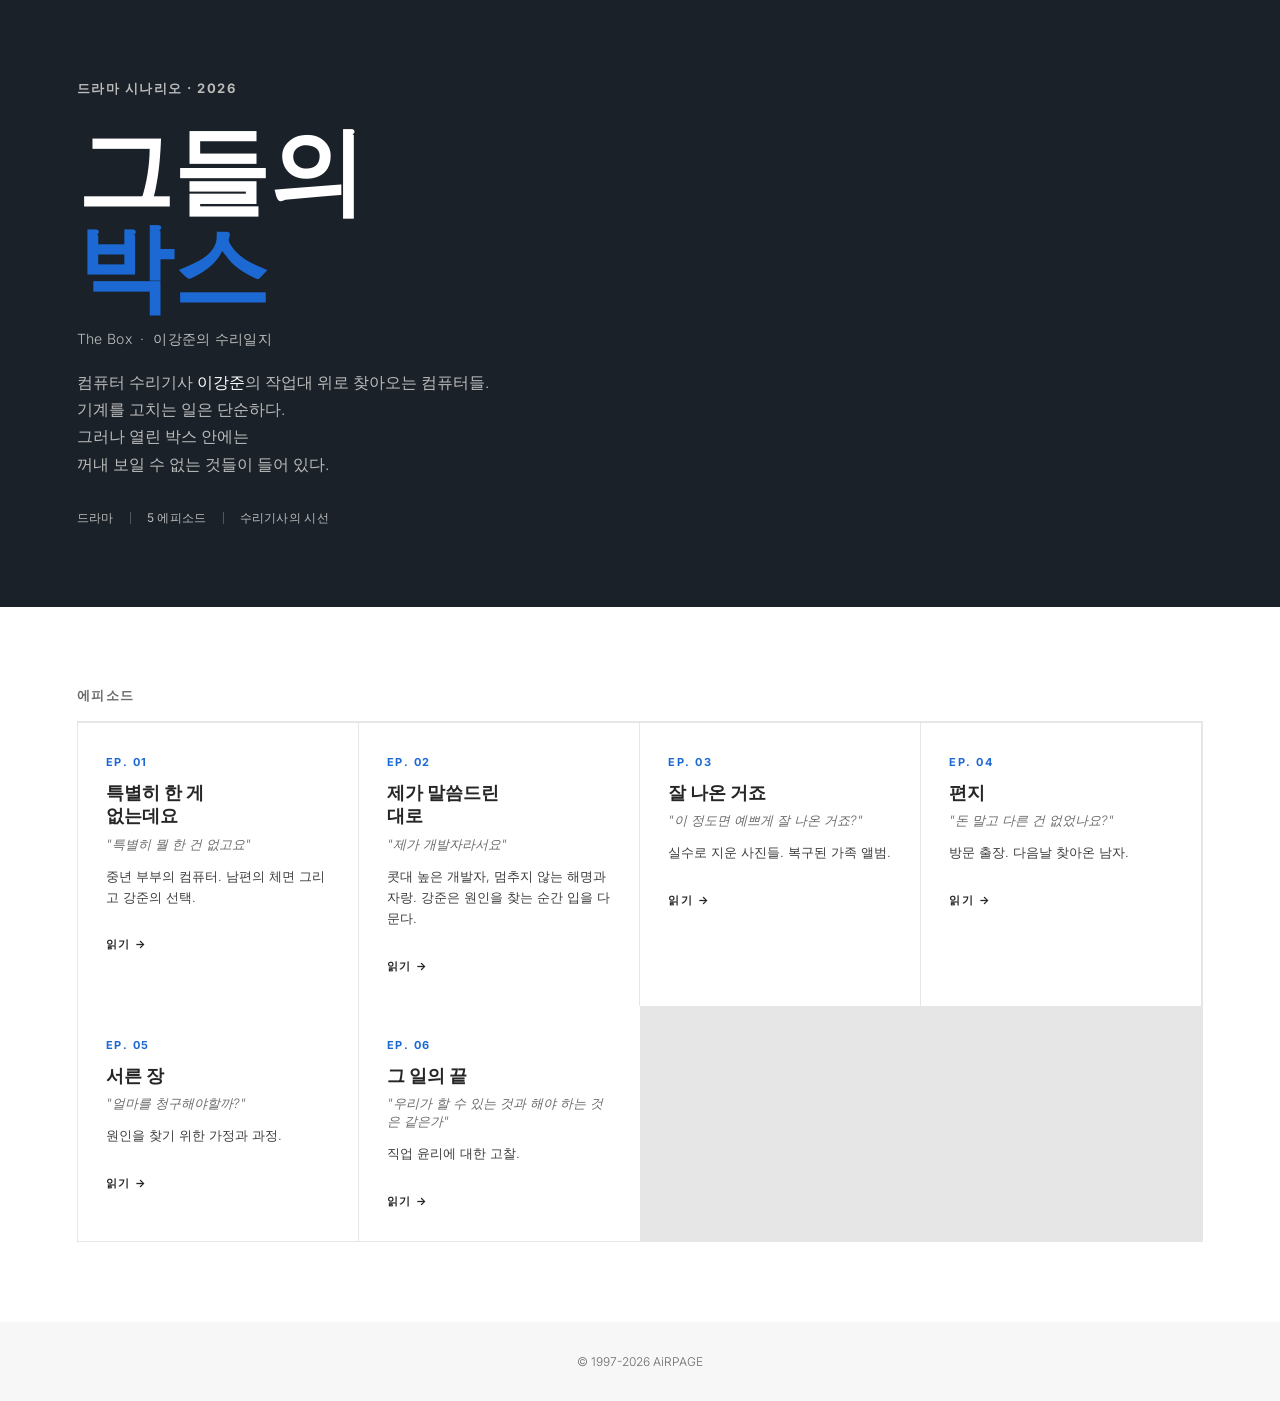
==== commit de22e71b: "신규 에피소드, 댓글 기능 등 추가" ====
--- a/index.html
+++ b/index.html
@@ -78,7 +78,7 @@
     <div class="episodes-label">에피소드</div>
     <div class="episodes-grid">
 
-      <a class="ep-card" href="EP_01.html" target="_blank">
+      <a class="ep-card" href="EP_01.html" target="_self">
         <div class="ep-num">EP. 01</div>
         <div class="ep-title">특별히 한 게<br>없는데요</div>
         <div class="ep-subtitle">"특별히 뭘 한 건 없고요"</div>
@@ -86,7 +86,7 @@
         <span class="ep-arrow">읽기 →</span>
       </a>
 
-      <a class="ep-card" href="EP_02.html" target="_blank">
+      <a class="ep-card" href="EP_02.html" target="_self">
         <div class="ep-num">EP. 02</div>
         <div class="ep-title">제가 말씀드린<br>대로</div>
         <div class="ep-subtitle">"제가 개발자라서요"</div>
@@ -94,7 +94,7 @@
         <span class="ep-arrow">읽기 →</span>
       </a>
 
-      <a class="ep-card" href="EP_03.html" target="_blank">
+      <a class="ep-card" href="EP_03.html" target="_self">
         <div class="ep-num">EP. 03</div>
         <div class="ep-title">잘 나온 거죠</div>
         <div class="ep-subtitle">"이 정도면 예쁘게 잘 나온 거죠?"</div>
@@ -102,7 +102,7 @@
         <span class="ep-arrow">읽기 →</span>
       </a>
 
-      <a class="ep-card" href="EP_04.html" target="_blank">
+      <a class="ep-card" href="EP_04.html" target="_self">
         <div class="ep-num">EP. 04</div>
         <div class="ep-title">편지</div>
         <div class="ep-subtitle">"돈 말고 다른 건 없었나요?"</div>
@@ -110,11 +110,19 @@
         <span class="ep-arrow">읽기 →</span>
       </a>
 
-      <a class="ep-card" href="EP_05.html" target="_blank">
+      <a class="ep-card" href="EP_05.html" target="_self">
         <div class="ep-num">EP. 05</div>
         <div class="ep-title">서른 장</div>
         <div class="ep-subtitle">"얼마를 청구해야할까?"</div>
         <p class="ep-desc">원인을 찾기 위한 가정과 과정.</p>
+        <span class="ep-arrow">읽기 →</span>
+      </a>
+
+      <a class="ep-card" href="EP_06.html" target="_self">
+        <div class="ep-num">EP. 06</div>
+        <div class="ep-title">그 일의 끝</div>
+        <div class="ep-subtitle">"우리가 할 수 있는 것과 해야 하는 것은 같은가"</div>
+        <p class="ep-desc">직업 윤리에 대한 고찰.</p>
         <span class="ep-arrow">읽기 →</span>
       </a>
 
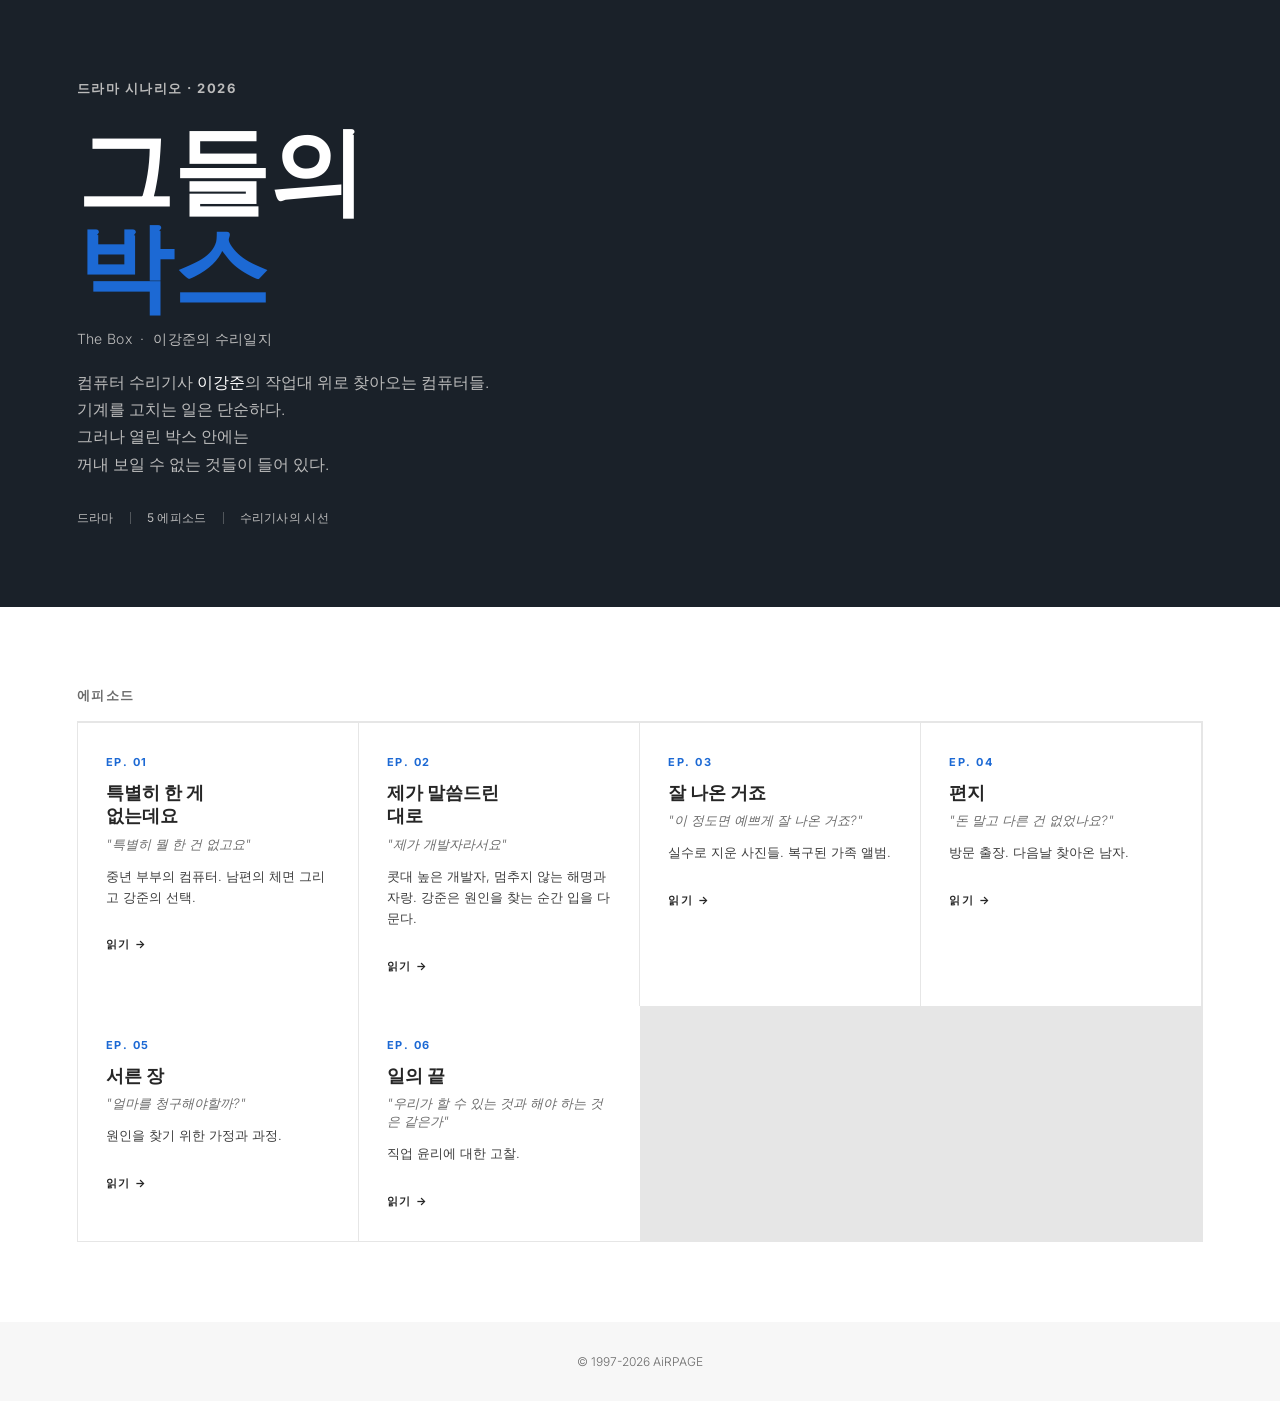
==== commit 2ce47c24: "내용 수정" ====
--- a/index.html
+++ b/index.html
@@ -120,7 +120,7 @@
 
       <a class="ep-card" href="EP_06.html" target="_self">
         <div class="ep-num">EP. 06</div>
-        <div class="ep-title">그 일의 끝</div>
+        <div class="ep-title">일의 끝</div>
         <div class="ep-subtitle">"우리가 할 수 있는 것과 해야 하는 것은 같은가"</div>
         <p class="ep-desc">직업 윤리에 대한 고찰.</p>
         <span class="ep-arrow">읽기 →</span>
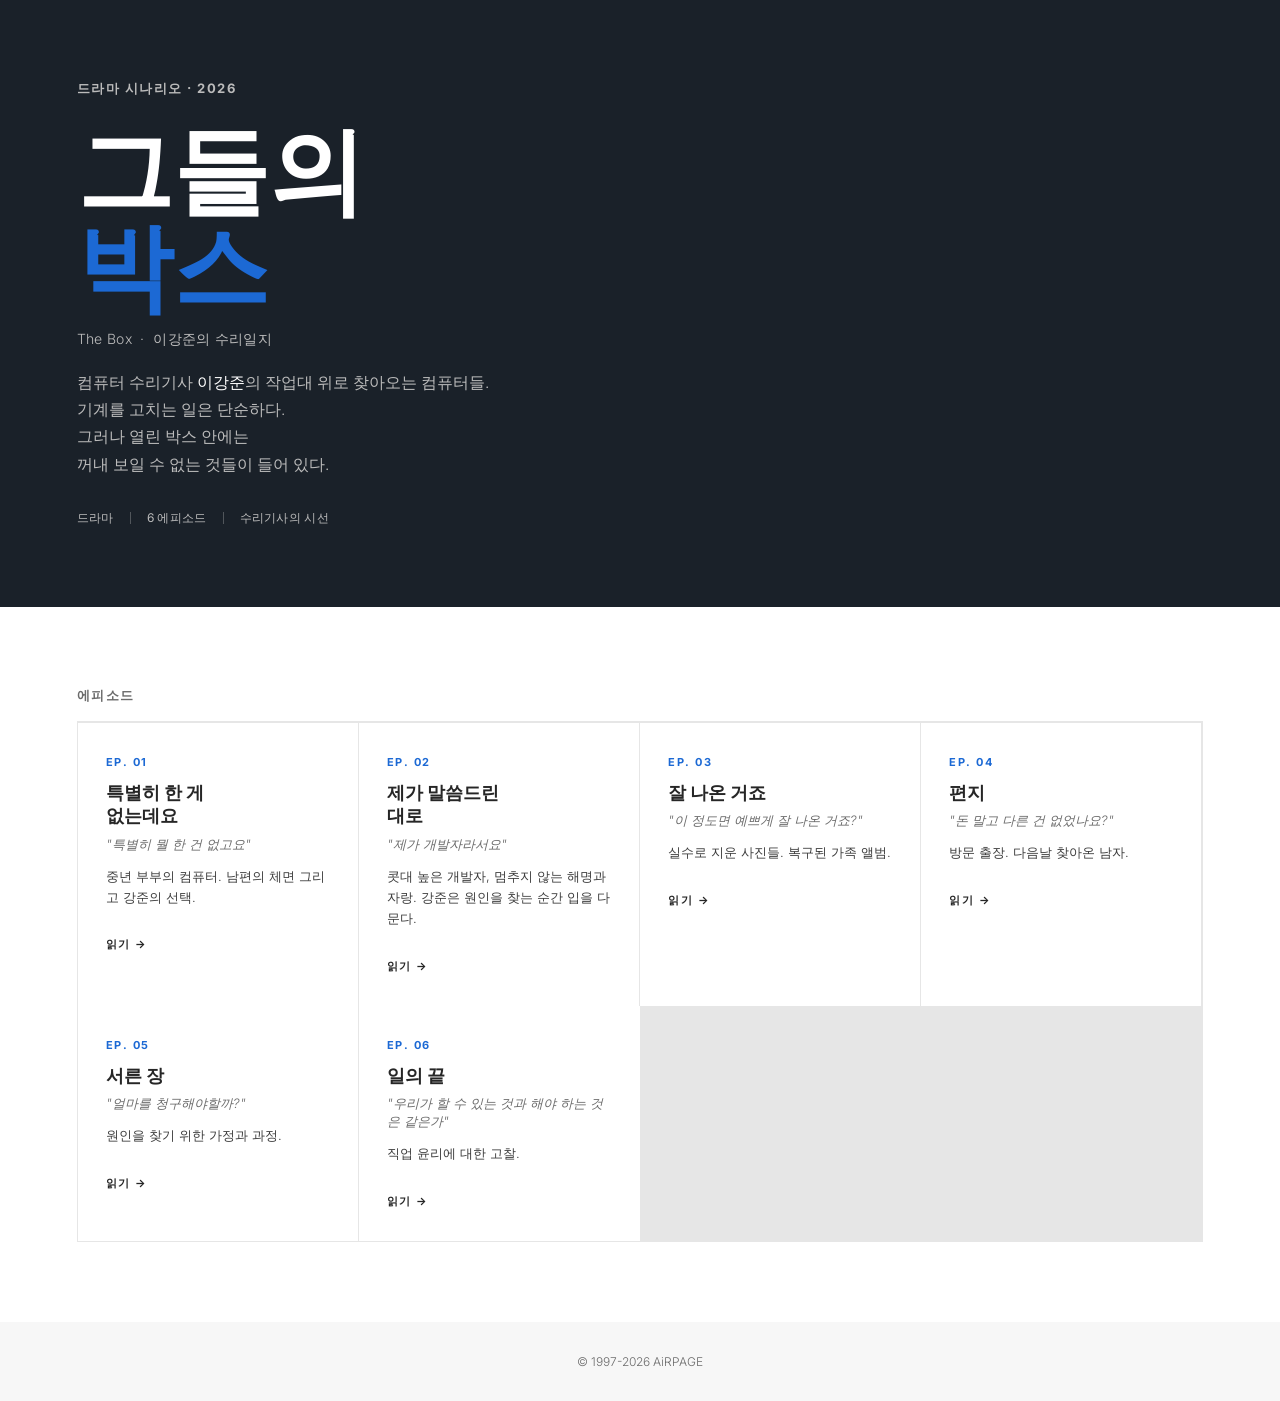
==== commit b8494195: "오타 수정" ====
--- a/index.html
+++ b/index.html
@@ -65,7 +65,7 @@
     <div class="meta">
       <span class="meta-item">드라마</span>
       <div class="meta-sep"></div>
-      <span class="meta-item">5 에피소드</span>
+      <span class="meta-item">6 에피소드</span>
       <div class="meta-sep"></div>
       <span class="meta-item">수리기사의 시선</span>
     </div>
